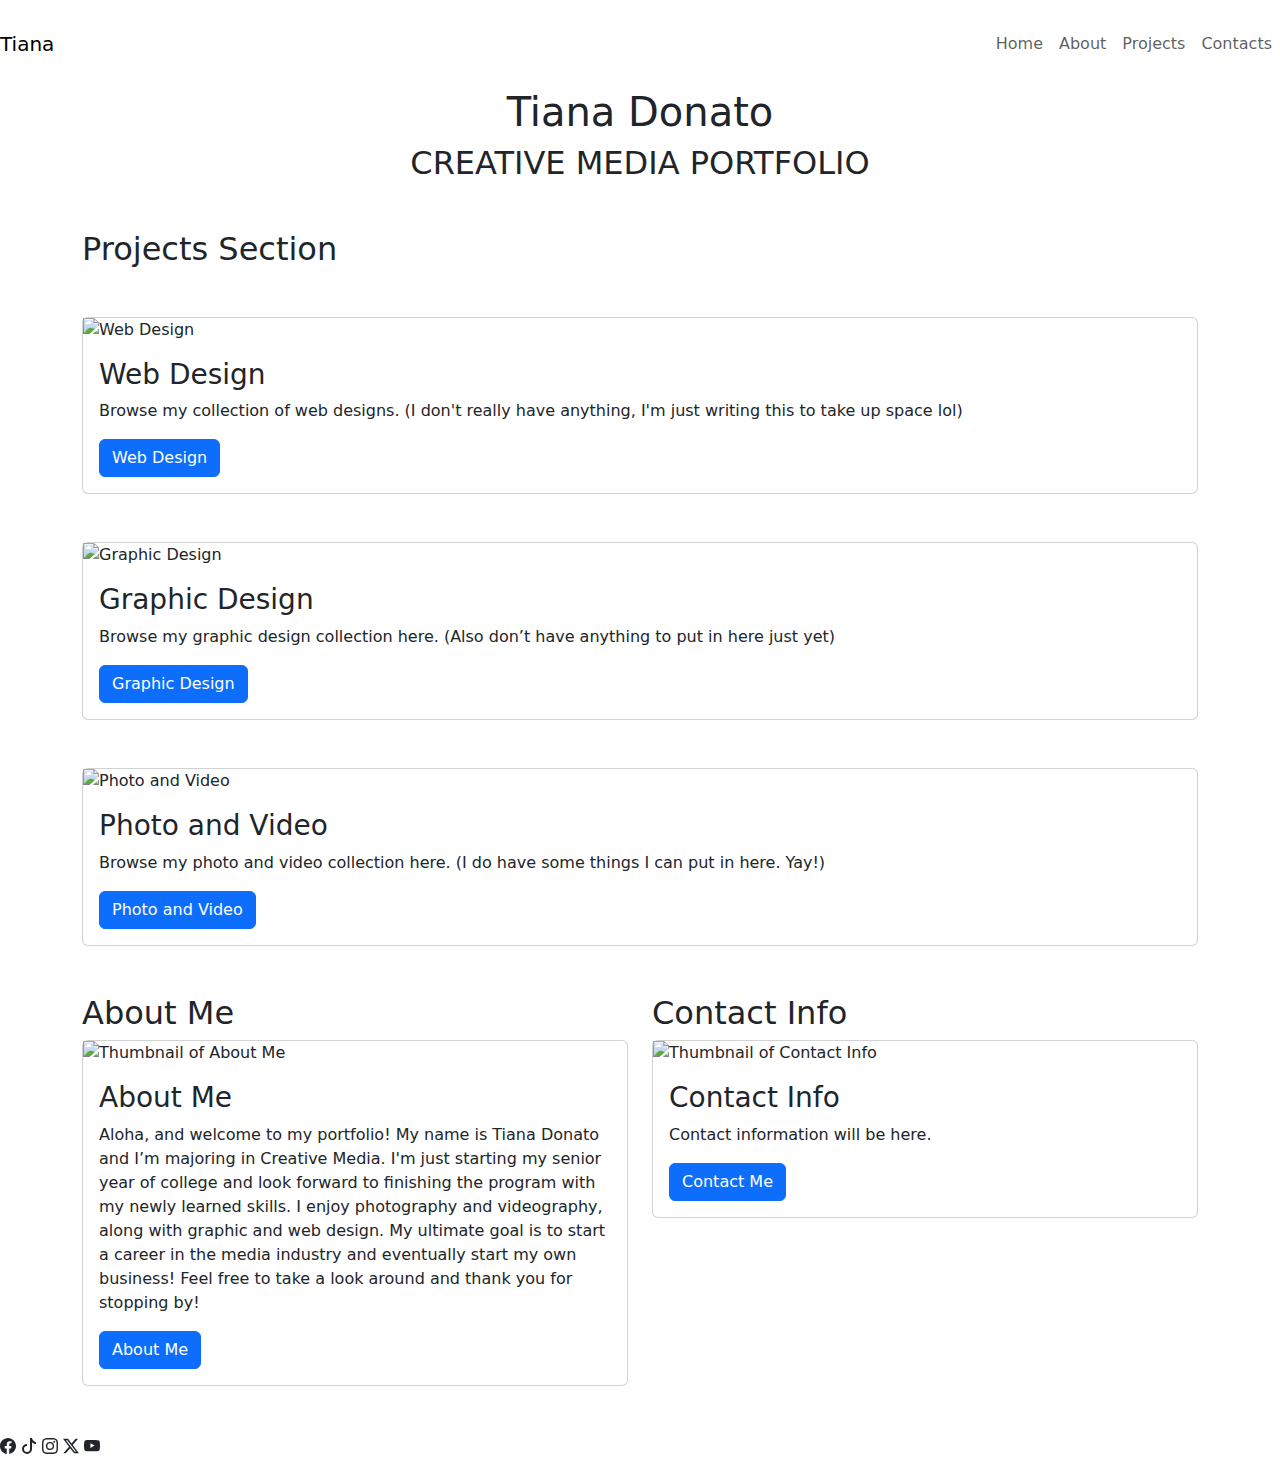
==== index.html @ 82bd275b "Update index.html" ====
<!DOCTYPE html>
<html lang="en">

<head>
    <!-- REQUIRED: Meta Tags -->
    <meta charset="UTF-8">
    <meta name="viewport" content="width=device-width, initial-scale=1.0">

    <!-- REQUIRED: Page Title -->
    <title>Tiana's Portfolio</title>

    <!-- REQUIRED: Bootstrap CSS -->
    <link href="https://cdn.jsdelivr.net/npm/bootstrap@5.3.3/dist/css/bootstrap.min.css" rel="stylesheet"
        integrity="sha384-QWTKZyjpPEjISv5WaRU9OFeRpok6YctnYmDr5pNlyT2bRjXh0JMhjY6hW+ALEwIH" crossorigin="anonymous">

    <!-- REQUIRED: Your Custom CSS-->
    <link rel="stylesheet" href="css/style.css">

    <!-- REQUIRED: Google Font API -->
    <link rel="preconnect" href="https://fonts.googleapis.com">
    <link rel="preconnect" href="https://fonts.gstatic.com" crossorigin>
    <link
        href="https://fonts.googleapis.com/css2?family=Inter:ital,opsz,wght@0,14..32,100..900;1,14..32,100..900&family=Sora:wght@100..800&display=swap"
        rel="stylesheet">
</head>

<body>
    <!-- Content will go here -->
    <!-- Start of Header Section -->
    <header class="py-3">
        <nav class="navbar navbar-expand-lg">
            <!-- Logo -->
            <a class="navbar-brand" href="#">Tiana</a>
            <button class="navbar-toggler" type="button" data-bs-toggle="collapse" data-bs-target="#navbarNav"
                aria-controls="navbarNav" aria-expanded="false" aria-label="Toggle navigation">
                <span class="navbar-toggler-icon"></span>
            </button>
            <div class="collapse navbar-collapse" id="navbarNav">
                <ul class="navbar-nav ms-auto">
                    <!-- Menu Links -->
                    <li class="nav-item"><a class="nav-link" href="#">Home</a></li>
                    <li class="nav-item"><a class="nav-link" href="#">About</a></li>
                    <li class="nav-item"><a class="nav-link" href="#">Projects</a></li>
                    <li class="nav-item"><a class="nav-link" href="#">Contacts</a></li>
                </ul>
            </div>
        </nav>
    </header>
    <!-- End of Header Section -->

    <!-- Start of Hero Section -->
    <div class="container">
        <section class="hero mb-5">
            <center>
                <h1>Tiana Donato<br></h1>
                <h2>CREATIVE MEDIA PORTFOLIO</h2>
            </center>
        </section>
    </div>
    <!-- End of Hero Section -->

    <!-- Start of Projects Section -->
    <section class="projects">
        <div class="container">
            <h2 class="mb-5">Projects Section</h2>

            <!-- Start of Card -->
            <div class="col mb-5">
                <div class="card">
                    <img src="images/thumbnail-web design.png" alt="Web Design">
                    <div class="card-body">
                        <h3 class="card-title">Web Design</h3>
                        <p class="card-text">Browse my collection of web designs. (I don't really have anything, I'm
                            just
                            writing this to take up space lol)</p>
                        <a class="btn btn-primary" href="#" role="button">Web Design</a>
                    </div>
                </div>
            </div>
            <!-- End of Card -->
            <!-- Start of Card -->
            <div class="col mb-5">
                <div class="card">
                    <img src="/images/thumbnail-graphic design butterfly.png" alt="Graphic Design">
                    <div class="card-body">
                        <h3 class="card-title">Graphic Design</h3>
                        <p class="card-text">Browse my graphic design collection here. (Also don’t have anything to
                            put in here
                            just yet)</p>
                        <a href="#" class="btn btn-primary">Graphic Design</a>
                    </div>
                </div>
            </div>
            <!-- End of Card -->

            <!-- Start of Card -->
            <div class="col mb-5">
                <div class="card">
                    <img src="/images/thumbnail-Photo Video.png" alt="Photo and Video">
                    <div class="card-body">
                        <h3 class="card-title">Photo and Video</h3>
                        <p class="card-text">Browse my photo and video collection here. (I do have some things I can
                            put in
                            here. Yay!)</p>
                        <a href="#" class="btn btn-primary">Photo and Video</a>
                    </div>
                </div>
            </div>
            <!-- End of Card -->
        </div>
    </section>
    <!-- End of Projects Section -->

    <div class="container">
        <div class="row row-cols-1 row-cols-sm-2 row-cols-xl-2">

            <!-- Start of About Me Section -->
            <section class="about-me">
                <h2>About Me</h2>
                <!-- Start of Card -->
                <div class="col mb-5">
                    <div class="card">
                        <img src="/images/thumbnail-About me.png" alt="Thumbnail of About Me">
                        <div class="card-body">
                            <h3 class="card-title">About Me</h3>
                            <p class="card-text">Aloha, and welcome to my portfolio! My name is Tiana Donato and I’m
                                majoring in
                                Creative Media. I'm just
                                starting my senior year of college and look forward to finishing the program with my
                                newly
                                learned
                                skills. I
                                enjoy photography and videography, along with graphic and web design. My ultimate goal
                                is to
                                start a
                                career
                                in the media industry and eventually start my own business! Feel free to take a look
                                around
                                and
                                thank you
                                for stopping by!</p>
                            <a href="#" class="btn btn-primary">About Me</a>
                        </div>
                    </div>
                </div>
                <!-- End of Card -->
            </section>
            <!-- End of About Me Section -->

            <!-- Start of Contact Info Section -->
            <section class="contact-info">
                <h2>Contact Info</h2>
                <!-- Start of Card -->
                <div class="col mb-5">
                    <div class="card">
                        <img src="/images/thumbnail-contact.png" alt="Thumbnail of Contact Info">
                        <div class="card-body">
                            <h3 class="card-title">Contact Info</h3>
                            <p class="card-text">Contact information will be here.</p>
                            <a href="mailto@tdonato@hawaii.edu" class="btn btn-primary">Contact Me</a>
                        </div>
                    </div>
                </div>
                <!-- End of Card -->
            </section>
            <!-- End of Contact Info Section -->

        </div>
    </div>

    <!-- Start of Footer Section -->
    <footer>
        <svg xmlns="http://www.w3.org/2000/svg" width="16" height="16" fill="currentColor" class="bi bi-facebook"
            viewBox="0 0 16 16">
            <path
                d="M16 8.049c0-4.446-3.582-8.05-8-8.05C3.58 0-.002 3.603-.002 8.05c0 4.017 2.926 7.347 6.75 7.951v-5.625h-2.03V8.05H6.75V6.275c0-2.017 1.195-3.131 3.022-3.131.876 0 1.791.157 1.791.157v1.98h-1.009c-.993 0-1.303.621-1.303 1.258v1.51h2.218l-.354 2.326H9.25V16c3.824-.604 6.75-3.934 6.75-7.951" />
        </svg>
        <svg xmlns="http://www.w3.org/2000/svg" width="16" height="16" fill="currentColor" class="bi bi-tiktok"
            viewBox="0 0 16 16">
            <path
                d="M9 0h1.98c.144.715.54 1.617 1.235 2.512C12.895 3.389 13.797 4 15 4v2c-1.753 0-3.07-.814-4-1.829V11a5 5 0 1 1-5-5v2a3 3 0 1 0 3 3z" />
        </svg>
        <svg xmlns="http://www.w3.org/2000/svg" width="16" height="16" fill="currentColor" class="bi bi-instagram"
            viewBox="0 0 16 16">
            <path
                d="M8 0C5.829 0 5.556.01 4.703.048 3.85.088 3.269.222 2.76.42a3.9 3.9 0 0 0-1.417.923A3.9 3.9 0 0 0 .42 2.76C.222 3.268.087 3.85.048 4.7.01 5.555 0 5.827 0 8.001c0 2.172.01 2.444.048 3.297.04.852.174 1.433.372 1.942.205.526.478.972.923 1.417.444.445.89.719 1.416.923.51.198 1.09.333 1.942.372C5.555 15.99 5.827 16 8 16s2.444-.01 3.298-.048c.851-.04 1.434-.174 1.943-.372a3.9 3.9 0 0 0 1.416-.923c.445-.445.718-.891.923-1.417.197-.509.332-1.09.372-1.942C15.99 10.445 16 10.173 16 8s-.01-2.445-.048-3.299c-.04-.851-.175-1.433-.372-1.941a3.9 3.9 0 0 0-.923-1.417A3.9 3.9 0 0 0 13.24.42c-.51-.198-1.092-.333-1.943-.372C10.443.01 10.172 0 7.998 0zm-.717 1.442h.718c2.136 0 2.389.007 3.232.046.78.035 1.204.166 1.486.275.373.145.64.319.92.599s.453.546.598.92c.11.281.24.705.275 1.485.039.843.047 1.096.047 3.231s-.008 2.389-.047 3.232c-.035.78-.166 1.203-.275 1.485a2.5 2.5 0 0 1-.599.919c-.28.28-.546.453-.92.598-.28.11-.704.24-1.485.276-.843.038-1.096.047-3.232.047s-2.39-.009-3.233-.047c-.78-.036-1.203-.166-1.485-.276a2.5 2.5 0 0 1-.92-.598 2.5 2.5 0 0 1-.6-.92c-.109-.281-.24-.705-.275-1.485-.038-.843-.046-1.096-.046-3.233s.008-2.388.046-3.231c.036-.78.166-1.204.276-1.486.145-.373.319-.64.599-.92s.546-.453.92-.598c.282-.11.705-.24 1.485-.276.738-.034 1.024-.044 2.515-.045zm4.988 1.328a.96.96 0 1 0 0 1.92.96.96 0 0 0 0-1.92m-4.27 1.122a4.109 4.109 0 1 0 0 8.217 4.109 4.109 0 0 0 0-8.217m0 1.441a2.667 2.667 0 1 1 0 5.334 2.667 2.667 0 0 1 0-5.334" />
        </svg>
        <svg xmlns="http://www.w3.org/2000/svg" width="16" height="16" fill="currentColor" class="bi bi-twitter-x"
            viewBox="0 0 16 16">
            <path
                d="M12.6.75h2.454l-5.36 6.142L16 15.25h-4.937l-3.867-5.07-4.425 5.07H.316l5.733-6.57L0 .75h5.063l3.495 4.633L12.601.75Zm-.86 13.028h1.36L4.323 2.145H2.865z" />
        </svg>
        <svg xmlns="http://www.w3.org/2000/svg" width="16" height="16" fill="currentColor" class="bi bi-youtube"
            viewBox="0 0 16 16">
            <path
                d="M8.051 1.999h.089c.822.003 4.987.033 6.11.335a2.01 2.01 0 0 1 1.415 1.42c.101.38.172.883.22 1.402l.01.104.022.26.008.104c.065.914.073 1.77.074 1.957v.075c-.001.194-.01 1.108-.082 2.06l-.008.105-.009.104c-.05.572-.124 1.14-.235 1.558a2.01 2.01 0 0 1-1.415 1.42c-1.16.312-5.569.334-6.18.335h-.142c-.309 0-1.587-.006-2.927-.052l-.17-.006-.087-.004-.171-.007-.171-.007c-1.11-.049-2.167-.128-2.654-.26a2.01 2.01 0 0 1-1.415-1.419c-.111-.417-.185-.986-.235-1.558L.09 9.82l-.008-.104A31 31 0 0 1 0 7.68v-.123c.002-.215.01-.958.064-1.778l.007-.103.003-.052.008-.104.022-.26.01-.104c.048-.519.119-1.023.22-1.402a2.01 2.01 0 0 1 1.415-1.42c.487-.13 1.544-.21 2.654-.26l.17-.007.172-.006.086-.003.171-.007A100 100 0 0 1 7.858 2zM6.4 5.209v4.818l4.157-2.408z" />
        </svg>
        <footer>
            <!-- End of Footer Section -->


            <!-- REQUIRED: Javascript -->
            <script src="https://cdn.jsdelivr.net/npm/bootstrap@5.3.3/dist/js/bootstrap.bundle.min.js"
                integrity="sha384-YvpcrYf0tY3lHB60NNkmXc5s9fDVZLESaAA55NDzOxhy9GkcIdslK1eN7N6jIeHz"
                crossorigin="anonymous"></script>
</body>

</html>
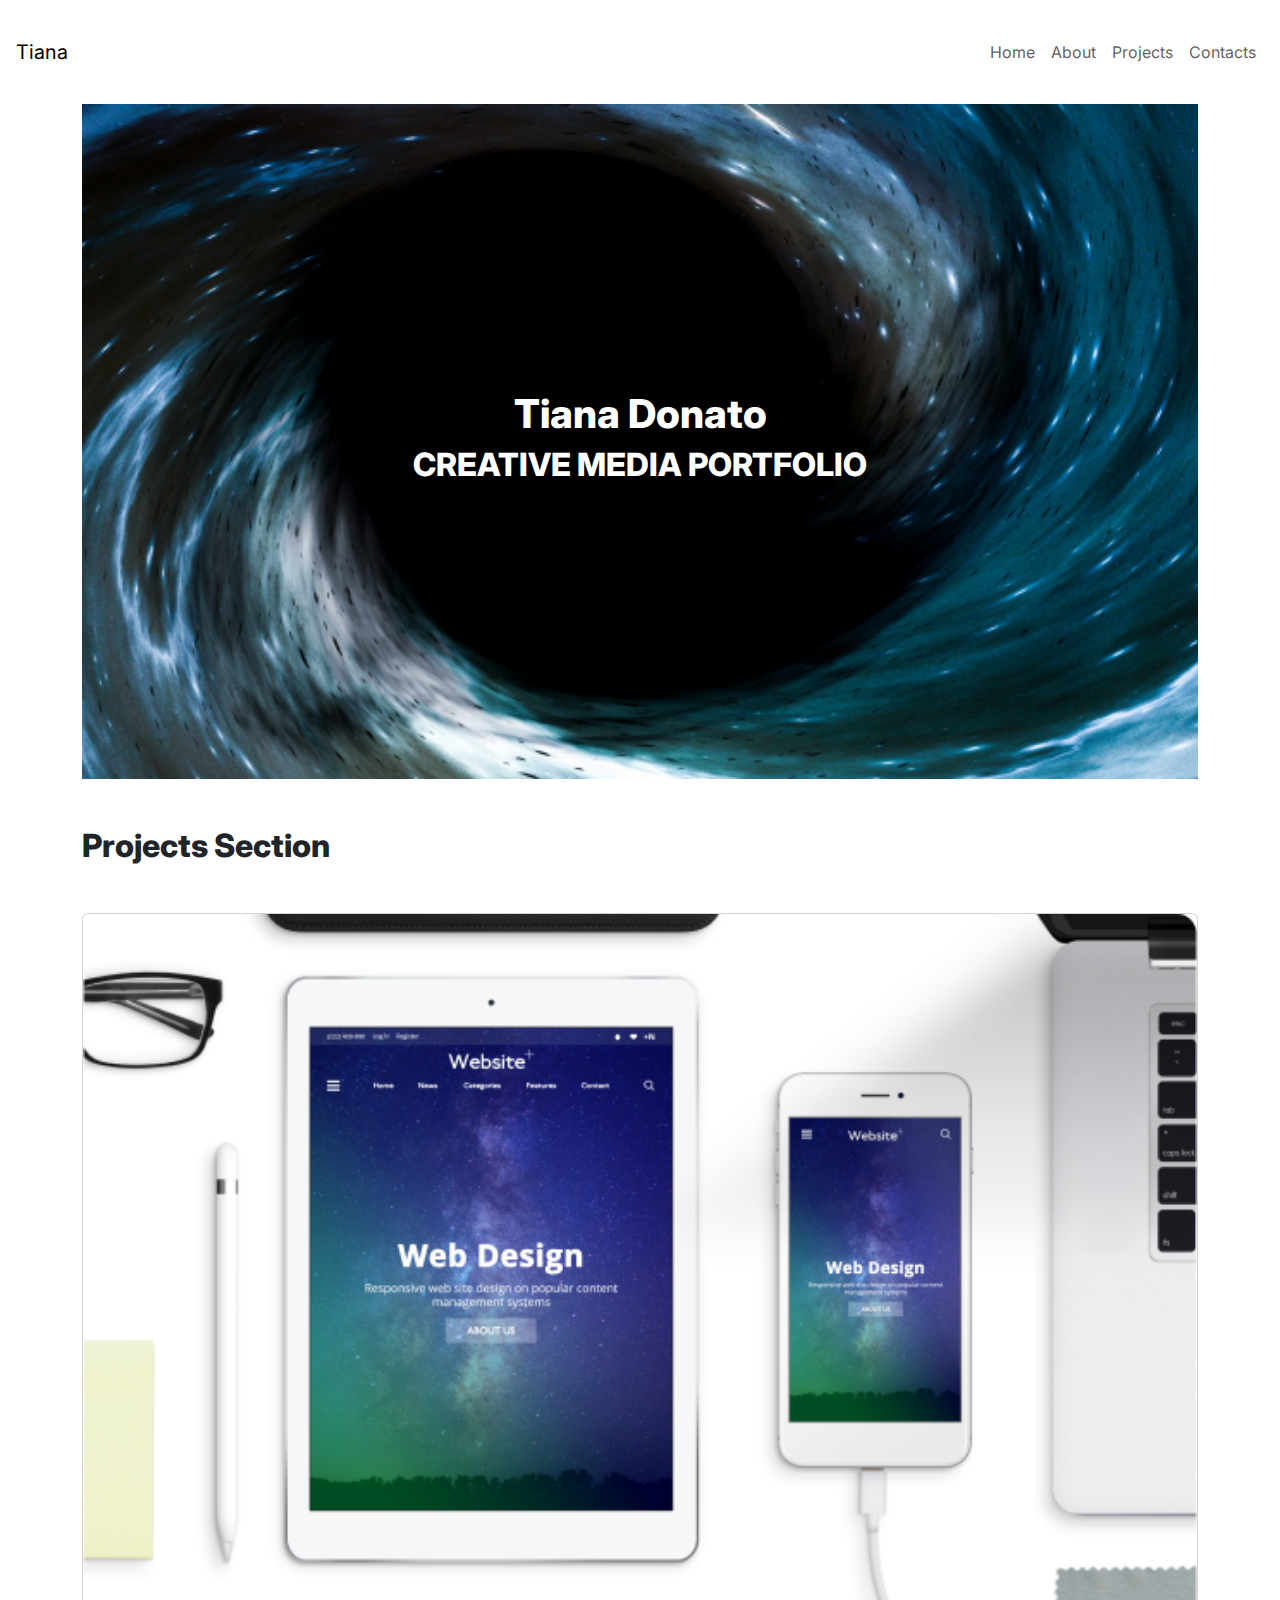
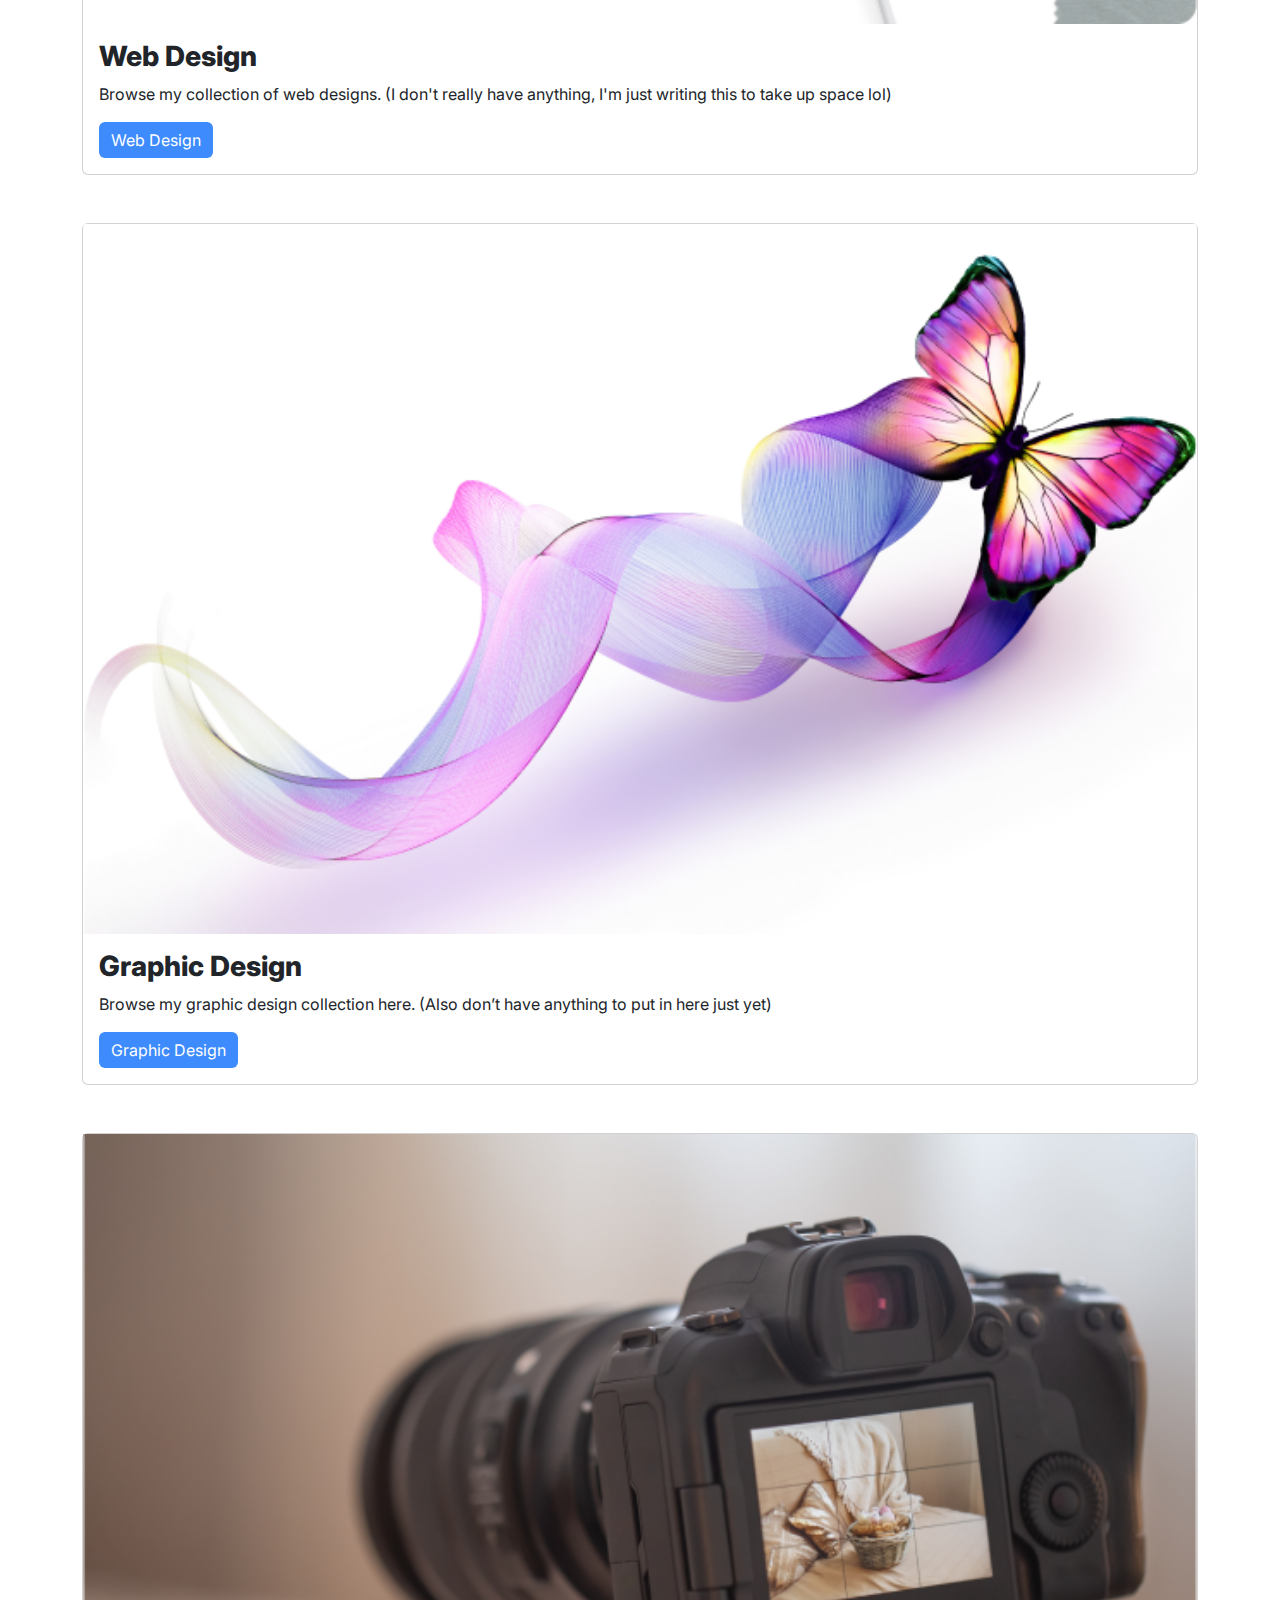
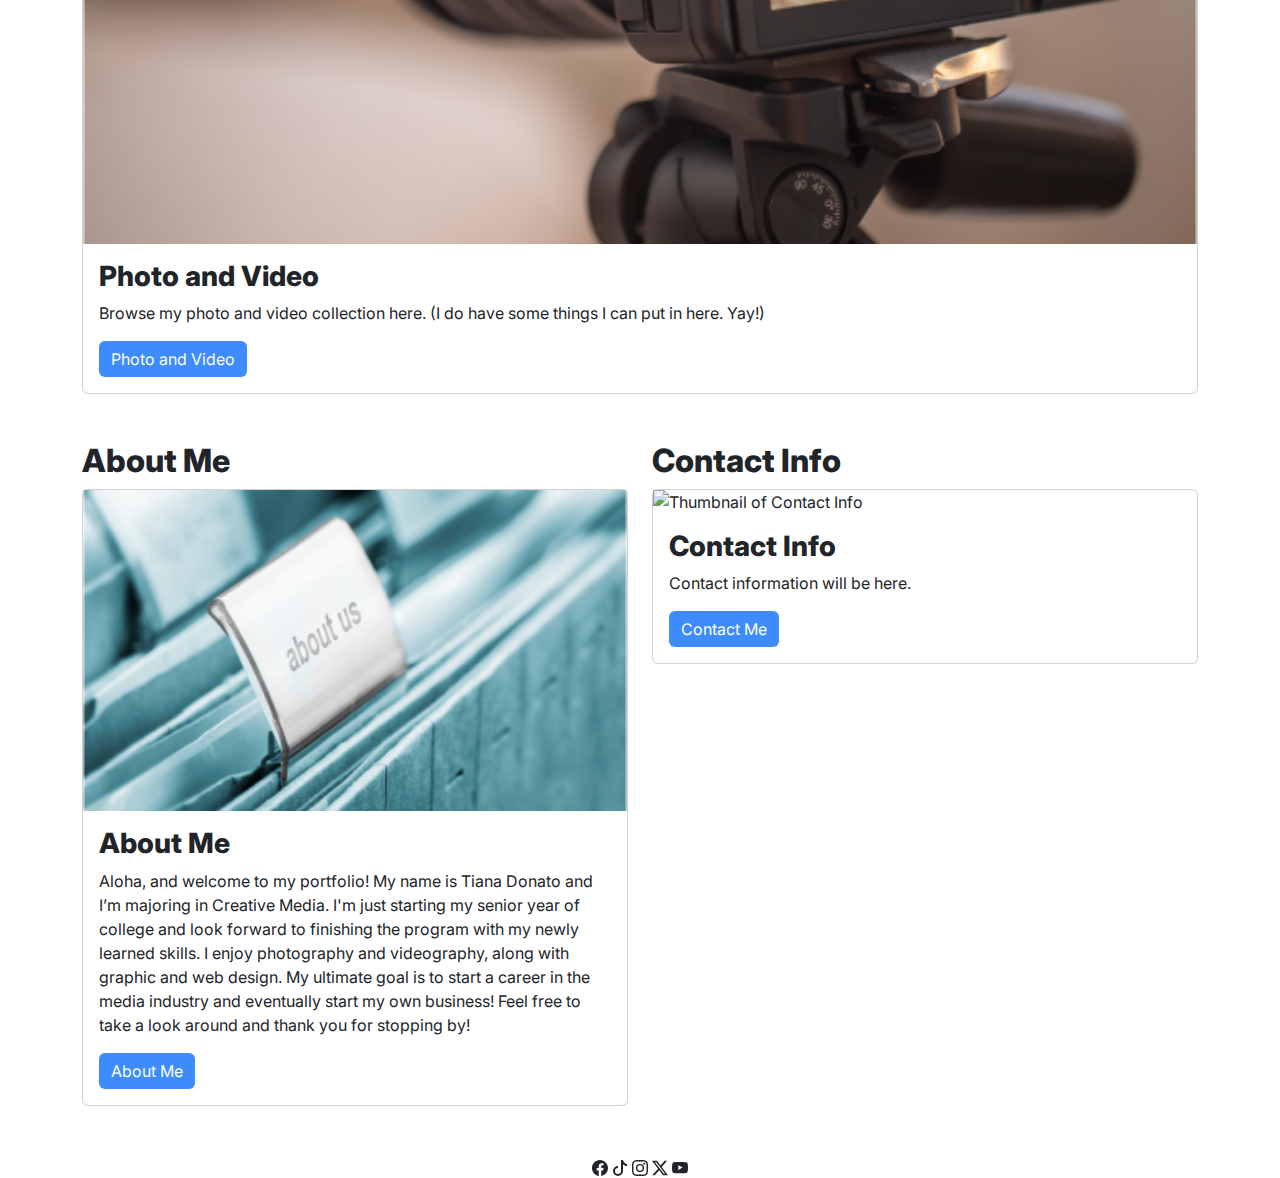
==== commit 9fd0098b: "Fixed email contact, subpage hero image links" ====
--- a/index.html
+++ b/index.html
@@ -67,7 +67,7 @@
             <!-- Start of Card -->
             <div class="col mb-5">
                 <div class="card">
-                    <img src="images/thumbnail-web design.png" alt="Web Design">
+                    <img src="images/thumbnail-web-design.png" alt="Web Design">
                     <div class="card-body">
                         <h3 class="card-title">Web Design</h3>
                         <p class="card-text">Browse my collection of web designs. (I don't really have anything, I'm
@@ -81,13 +81,13 @@
             <!-- Start of Card -->
             <div class="col mb-5">
                 <div class="card">
-                    <img src="/images/thumbnail-graphic design butterfly.png" alt="Graphic Design">
+                    <img src="images/thumbnail-graphic-design-butterfly.png" alt="Graphic Design">
                     <div class="card-body">
                         <h3 class="card-title">Graphic Design</h3>
                         <p class="card-text">Browse my graphic design collection here. (Also don’t have anything to
                             put in here
                             just yet)</p>
-                        <a href="#" class="btn btn-primary">Graphic Design</a>
+                        <a href="graphics.html" class="btn btn-primary">Graphic Design</a>
                     </div>
                 </div>
             </div>
@@ -96,13 +96,13 @@
             <!-- Start of Card -->
             <div class="col mb-5">
                 <div class="card">
-                    <img src="/images/thumbnail-Photo Video.png" alt="Photo and Video">
+                    <img src="images/thumbnail-Photo-Video.png" alt="Photo and Video">
                     <div class="card-body">
                         <h3 class="card-title">Photo and Video</h3>
                         <p class="card-text">Browse my photo and video collection here. (I do have some things I can
                             put in
                             here. Yay!)</p>
-                        <a href="#" class="btn btn-primary">Photo and Video</a>
+                        <a href="photovideo.html" class="btn btn-primary">Photo and Video</a>
                     </div>
                 </div>
             </div>
@@ -120,7 +120,7 @@
                 <!-- Start of Card -->
                 <div class="col mb-5">
                     <div class="card">
-                        <img src="/images/thumbnail-About me.png" alt="Thumbnail of About Me">
+                        <img src="images/thumbnail-About-me.png" alt="Thumbnail of About Me">
                         <div class="card-body">
                             <h3 class="card-title">About Me</h3>
                             <p class="card-text">Aloha, and welcome to my portfolio! My name is Tiana Donato and I’m
@@ -153,11 +153,11 @@
                 <!-- Start of Card -->
                 <div class="col mb-5">
                     <div class="card">
-                        <img src="/images/thumbnail-contact.png" alt="Thumbnail of Contact Info">
+                        <img src="images/thumbnail-contact.png" alt="Thumbnail of Contact Info">
                         <div class="card-body">
                             <h3 class="card-title">Contact Info</h3>
                             <p class="card-text">Contact information will be here.</p>
-                            <a href="mailto@tdonato@hawaii.edu" class="btn btn-primary">Contact Me</a>
+                            <a href="mailto:tdonato@hawaii.edu" class="btn btn-primary">Contact Me</a>
                         </div>
                     </div>
                 </div>
--- a/css/style.css
+++ b/css/style.css
@@ -0,0 +1,175 @@
+/********************************
+Bootstrap Variables Override
+**********************************/
+:root {
+    /* Replace your primary color from your UI Kit */
+    --bs-primary: #3D8BFD;
+
+    /* Replace your secondary color from your UI Kit  */
+    --secondary-color: #007DFF;
+
+    /* Replace the main body font from your UI Kit */
+    --bs-font-sans-serif: 'Inter', verdana, sans-serif;
+
+    /* Optional: Replace gradient from your UI Kit */
+    --bs-gradient: linear-gradient(180deg, rgba(255, 255, 255, 0.15), rgba(255, 255, 255, 0));
+}
+
+/********************************
+Global Styles and UI Components
+**********************************/
+.navbar {
+
+    /* Optional: Stretch the navbar across the full width */
+    width: 100%;
+
+    /* Optional: Add inner spacing to the navbar */
+    padding: 1rem;
+}
+
+footer {
+    /* Change footer background color */
+    background-color: var(--bs-white);
+    /* Optional: Change footer text color to white using variable */
+    color: var(--bs-dark);
+    /* Optional: Center footer elements */
+    text-align: center;
+}
+
+footer .footer-social {
+    /* Optional: Change size of footer icon */
+    width:24px;
+    margin:.5rem
+}
+
+.btn-primary {
+    /* Optional: Change primary button background color to primary color */
+    background-color: var(--bs-primary);
+    /* Optional: Remove primary button outline */
+    border: none;
+}
+
+.btn-primary:hover {
+    /* Optional: Change primary button hover state background and text color  */
+    background-color: var(--secondary-color);
+    color: var(--bs-dark);
+}
+
+/********************************
+Typography
+**********************************/
+h1,
+h2,
+h3,
+h4,
+h5,
+h6 {
+    /* Optional: Add letter spacing to all headings */
+    letter-spacing: 0.0rem;
+    /* Optional: Adjust font-weight to all headings */
+    font-weight: 800;
+}
+
+h2 {
+    /* Optional: Adjust font-size of heading 2 */
+    font-size: 2rem;
+}
+
+.display-1 {
+    /* Optional: Customizes display-1 style based on my Figma UI kit */
+    font-weight: 800;
+    font-size: 4.5rem;
+    line-height: 100%;
+    letter-spacing: -0.2rem;
+}
+
+.display-2 {
+    /* Optional: Customizes display-2 style based on my Figma UI kit */
+    font-weight: 700;
+    font-size: 2.75rem;
+    line-height: 100%;
+    letter-spacing: -0.2rem;
+}
+
+.kicker {
+    /* Optional: Establish new custom text style class called "kicker" */
+    text-transform: uppercase;
+    font-weight: 400;
+    font-size: 1.25rem;
+}
+
+/* Small devices (landscape phones, 576px and up) */
+@media (min-width: 576px) {
+    /* Optional: Customize responsive style for display-1 on small devices and larger */
+    .display-1 {
+        font-size: 4rem;
+    }
+}
+
+/********************************
+Page-Specific
+**********************************/
+/* PAGE: Home */
+.hero {
+    /* Add a background image for the hero section */
+    /* Note: @Tiana Since this CSS file is nested in a folder, we have to include "../" to tell the link to back out to and start from the main directory */
+    background-image: url("../images/Outer-space.png");
+
+    /* Adjust image size to cover the entire section */
+    background-size: cover;
+
+    /* Center the background image */
+    background-position: center;
+
+    /* Optional: Color text white */
+    color: var(--bs-white);
+
+    /* Optional: Add a full-height hero section */
+    height: 75vh;
+    /* Optional: Add necessary props to center the text in the middle of the hero */
+    display: flex;
+    align-items: center;
+    justify-content: center;
+}
+
+.graphics {
+    /* Optional: Add a background image for the hero section */
+    /* Note: @Tiana Since this CSS file is nested in a folder, we have to include "../" to tell the link to back out to and start from the main directory */
+    background-image: url("../images/thumbnail-graphic-design-butterfly.png");
+
+    /* Optional: Make the image cover the entire section */
+    background-size: cover;
+
+    /* Center the background image */
+    background-position: center;
+
+    /* Optional: Color text white */
+    color: var(--bs-black);
+
+    height: 75vh;
+
+    display: flex;
+    align-items: center;
+    justify-content: center;
+}
+
+.photovideo {
+    /* Optional: Add a background image for the hero section */
+    /* Note: @Tiana Since this CSS file is nested in a folder, we have to include "../" to tell the link to back out to and start from the main directory */
+    background-image: url("../images/thumbnail-Photo-Video.png");
+
+    /* Optional: Make the image cover the entire section */
+    background-size: cover;
+
+    /* Center the background image */
+    background-position: center;
+
+    /* Optional: Color text white */
+    color: var(--bs-white);
+
+    height: 75vh;
+
+    display: flex;
+    align-items: center;
+    justify-content: center;
+}
